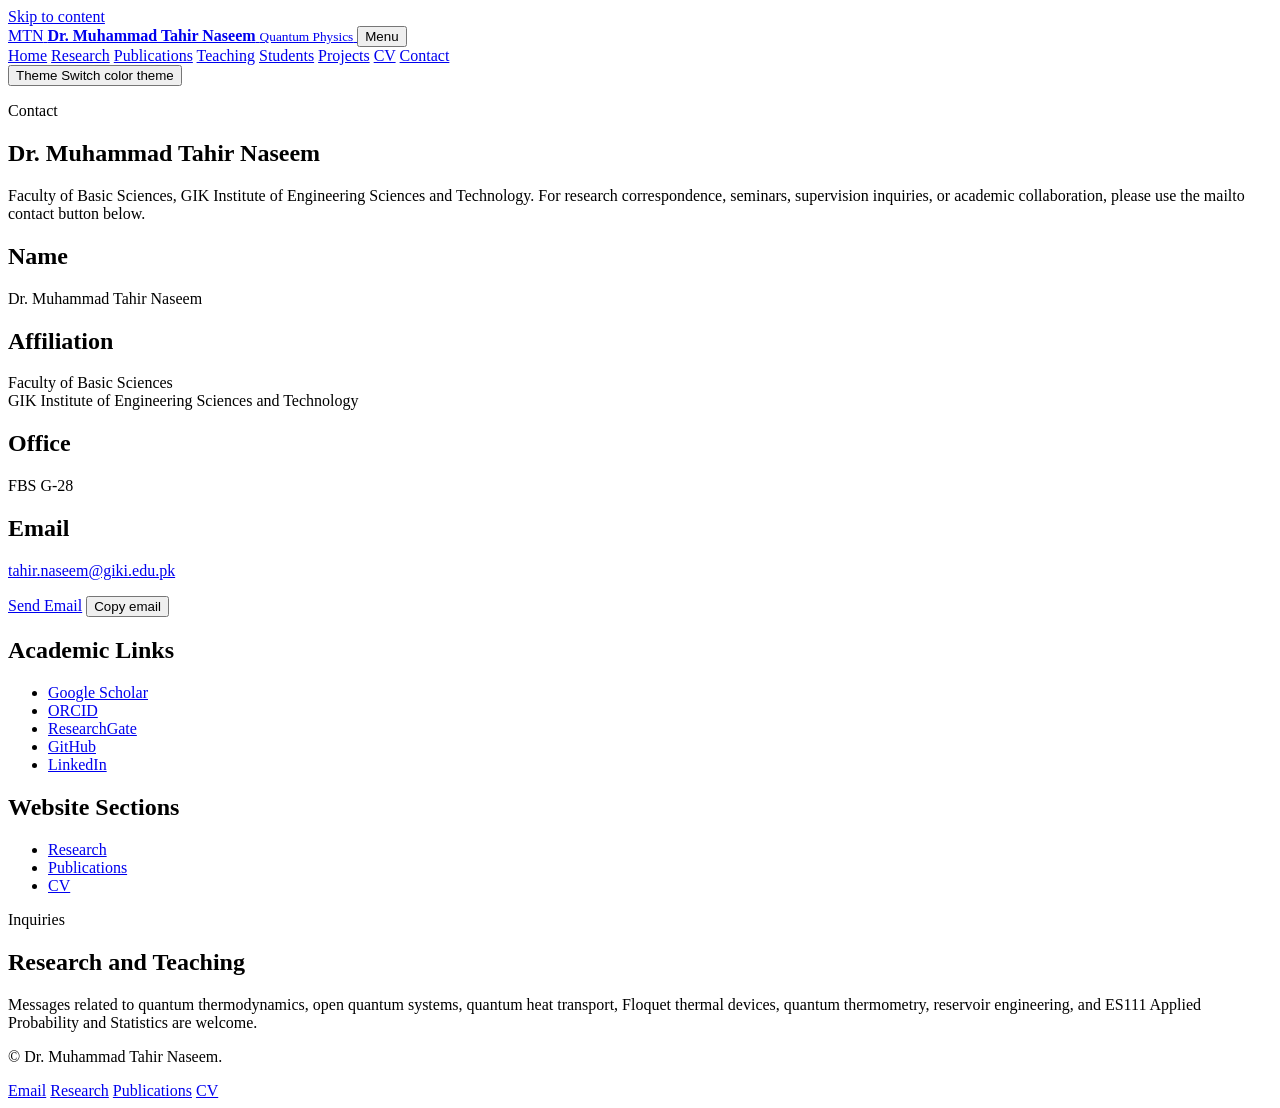
==== contact.html @ 57a3befc "Add files via upload" ====
<!doctype html>
<html lang="en">
  <head>
    <meta charset="utf-8">
    <meta name="viewport" content="width=device-width, initial-scale=1">
    <meta name="description" content="Contact information for Dr. Muhammad Tahir Naseem.">
    <title>Contact | Dr. Muhammad Tahir Naseem</title>
    <script src="assets/js/theme-init.js"></script>
    <link rel="stylesheet" href="assets/css/styles.css">
  </head>
  <body>
    <a class="skip-link" href="#main">Skip to content</a>
    <header class="site-header" data-site-header>
      <nav class="nav container" aria-label="Primary navigation">
        <a class="brand" href="index.html" aria-label="Home">
          <span class="brand-mark" aria-hidden="true">MTN</span>
          <span>
            <strong>Dr. Muhammad Tahir Naseem</strong>
            <small>Quantum Physics</small>
          </span>
        </a>
        <button class="nav-toggle" type="button" aria-expanded="false" aria-controls="nav-menu" data-nav-toggle>
          <span></span>
          <span></span>
          <span></span>
          <span class="sr-only">Menu</span>
        </button>
        <div class="nav-menu" id="nav-menu" data-nav-menu>
          <a href="index.html">Home</a>
          <a href="research.html">Research</a>
          <a href="publications.html">Publications</a>
          <a href="teaching.html">Teaching</a>
          <a href="students.html">Students</a>
          <a href="projects.html">Projects</a>
          <a href="cv.html">CV</a>
          <a href="contact.html">Contact</a>
        </div>
        <button class="theme-toggle" type="button" data-theme-toggle aria-label="Switch color theme" title="Switch color theme">
          <span data-theme-icon aria-hidden="true">Theme</span>
          <span class="sr-only" data-theme-label>Switch color theme</span>
        </button>
      </nav>
    </header>

    <main id="main">
      <section class="page-hero">
        <div class="container narrow">
          <p class="eyebrow">Contact</p>
          <h1>Dr. Muhammad Tahir Naseem</h1>
          <p class="lead">Faculty of Basic Sciences, GIK Institute of Engineering Sciences and Technology. For research correspondence, seminars, supervision inquiries, or academic collaboration, please use the mailto contact button below.</p>
        </div>
      </section>

      <section class="section">
        <div class="container contact-grid">
          <div class="contact-card">
            <h2>Name</h2>
            <p>Dr. Muhammad Tahir Naseem</p>
          </div>
          <div class="contact-card">
            <h2>Affiliation</h2>
            <p>Faculty of Basic Sciences<br>GIK Institute of Engineering Sciences and Technology</p>
          </div>
          <div class="contact-card">
            <h2>Office</h2>
            <p>FBS G-28</p>
          </div>
          <div class="contact-card">
            <h2>Email</h2>
            <p><a href="mailto:tahir.naseem@giki.edu.pk" data-email>tahir.naseem@giki.edu.pk</a></p>
            <a class="button" href="mailto:tahir.naseem@giki.edu.pk">Send Email</a>
            <button class="text-button" type="button" data-copy-email>Copy email</button>
          </div>
          <div class="contact-card">
            <h2>Academic Links</h2>
            <ul class="clean-list">
              <li><a href="https://scholar.google.com/" rel="noopener">Google Scholar</a></li>
              <li><a href="https://orcid.org/" rel="noopener">ORCID</a></li>
              <li><a href="https://www.researchgate.net/" rel="noopener">ResearchGate</a></li>
              <li><a href="https://github.com/" rel="noopener">GitHub</a></li>
              <li><a href="https://www.linkedin.com/" rel="noopener">LinkedIn</a></li>
            </ul>
          </div>
          <div class="contact-card">
            <h2>Website Sections</h2>
            <ul class="clean-list">
              <li><a href="research.html">Research</a></li>
              <li><a href="publications.html">Publications</a></li>
              <li><a href="cv.html">CV</a></li>
            </ul>
          </div>
        </div>
      </section>

      <section class="section muted">
        <div class="container two-column">
          <div>
            <p class="section-kicker">Inquiries</p>
            <h2>Research and Teaching</h2>
          </div>
          <div class="prose">
            <p>Messages related to quantum thermodynamics, open quantum systems, quantum heat transport, Floquet thermal devices, quantum thermometry, reservoir engineering, and ES111 Applied Probability and Statistics are welcome.</p>
          </div>
        </div>
      </section>
    </main>

    <footer class="site-footer">
      <div class="container footer-grid">
        <p>&copy; <span data-year></span> Dr. Muhammad Tahir Naseem.</p>
        <div class="footer-links">
          <a href="mailto:tahir.naseem@giki.edu.pk">Email</a>
          <a href="research.html">Research</a>
          <a href="publications.html">Publications</a>
          <a href="cv.html">CV</a>
        </div>
      </div>
    </footer>
    <script src="assets/js/main.js"></script>
  </body>
</html>
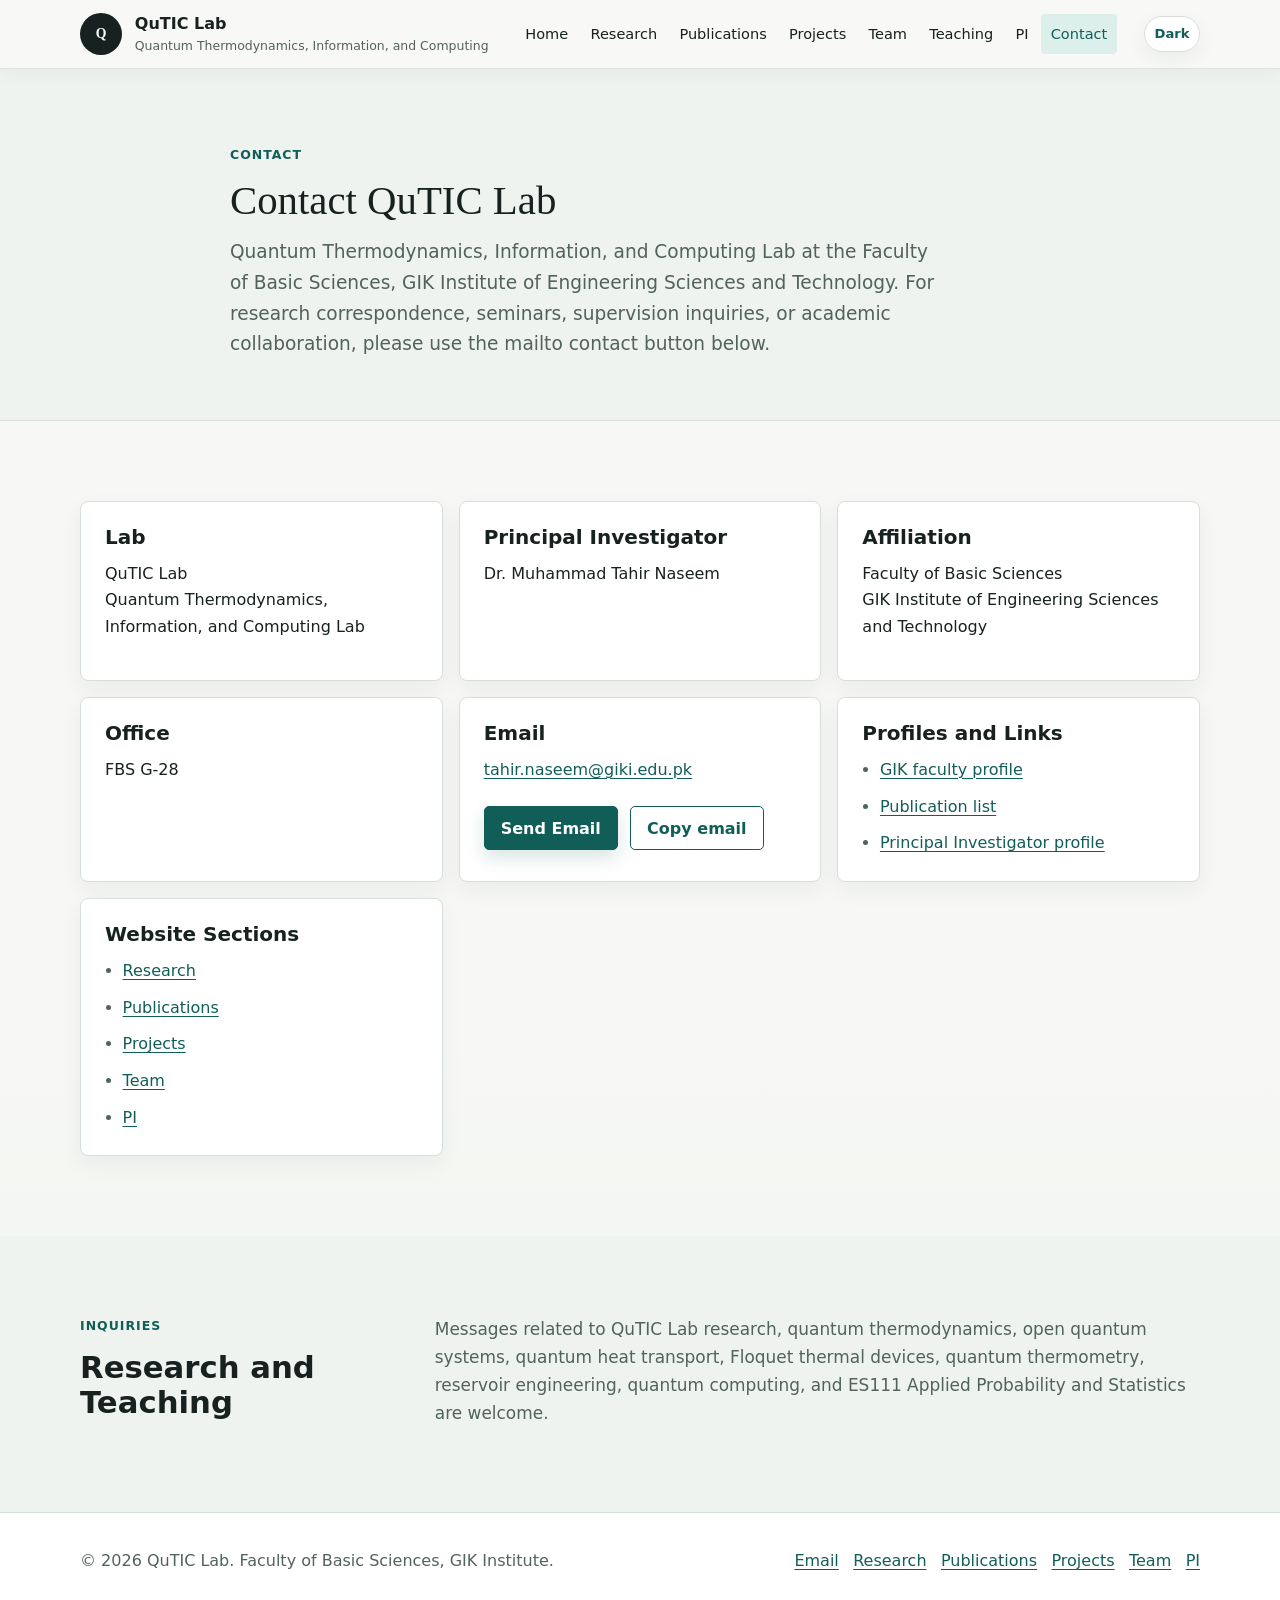
==== commit 73e7a7d0: "Add files via upload" ====
--- a/contact.html
+++ b/contact.html
@@ -3,8 +3,8 @@
   <head>
     <meta charset="utf-8">
     <meta name="viewport" content="width=device-width, initial-scale=1">
-    <meta name="description" content="Contact information for Dr. Muhammad Tahir Naseem.">
-    <title>Contact | Dr. Muhammad Tahir Naseem</title>
+    <meta name="description" content="Contact information for QuTIC Lab and Dr. Muhammad Tahir Naseem.">
+    <title>Contact | QuTIC Lab</title>
     <script src="assets/js/theme-init.js"></script>
     <link rel="stylesheet" href="assets/css/styles.css">
   </head>
@@ -13,10 +13,10 @@
     <header class="site-header" data-site-header>
       <nav class="nav container" aria-label="Primary navigation">
         <a class="brand" href="index.html" aria-label="Home">
-          <span class="brand-mark" aria-hidden="true">MTN</span>
+          <span class="brand-mark" aria-hidden="true">Q</span>
           <span>
-            <strong>Dr. Muhammad Tahir Naseem</strong>
-            <small>Quantum Physics</small>
+            <strong>QuTIC Lab</strong>
+            <small>Quantum Thermodynamics, Information, and Computing</small>
           </span>
         </a>
         <button class="nav-toggle" type="button" aria-expanded="false" aria-controls="nav-menu" data-nav-toggle>
@@ -29,10 +29,10 @@
           <a href="index.html">Home</a>
           <a href="research.html">Research</a>
           <a href="publications.html">Publications</a>
+          <a href="projects.html">Projects</a>
+          <a href="students.html">Team</a>
           <a href="teaching.html">Teaching</a>
-          <a href="students.html">Students</a>
-          <a href="projects.html">Projects</a>
-          <a href="cv.html">CV</a>
+          <a href="cv.html">PI</a>
           <a href="contact.html">Contact</a>
         </div>
         <button class="theme-toggle" type="button" data-theme-toggle aria-label="Switch color theme" title="Switch color theme">
@@ -46,15 +46,19 @@
       <section class="page-hero">
         <div class="container narrow">
           <p class="eyebrow">Contact</p>
-          <h1>Dr. Muhammad Tahir Naseem</h1>
-          <p class="lead">Faculty of Basic Sciences, GIK Institute of Engineering Sciences and Technology. For research correspondence, seminars, supervision inquiries, or academic collaboration, please use the mailto contact button below.</p>
+          <h1>Contact QuTIC Lab</h1>
+          <p class="lead">Quantum Thermodynamics, Information, and Computing Lab at the Faculty of Basic Sciences, GIK Institute of Engineering Sciences and Technology. For research correspondence, seminars, supervision inquiries, or academic collaboration, please use the mailto contact button below.</p>
         </div>
       </section>
 
       <section class="section">
         <div class="container contact-grid">
           <div class="contact-card">
-            <h2>Name</h2>
+            <h2>Lab</h2>
+            <p>QuTIC Lab<br>Quantum Thermodynamics, Information, and Computing Lab</p>
+          </div>
+          <div class="contact-card">
+            <h2>Principal Investigator</h2>
             <p>Dr. Muhammad Tahir Naseem</p>
           </div>
           <div class="contact-card">
@@ -72,13 +76,11 @@
             <button class="text-button" type="button" data-copy-email>Copy email</button>
           </div>
           <div class="contact-card">
-            <h2>Academic Links</h2>
+            <h2>Profiles and Links</h2>
             <ul class="clean-list">
-              <li><a href="https://scholar.google.com/" rel="noopener">Google Scholar</a></li>
-              <li><a href="https://orcid.org/" rel="noopener">ORCID</a></li>
-              <li><a href="https://www.researchgate.net/" rel="noopener">ResearchGate</a></li>
-              <li><a href="https://github.com/" rel="noopener">GitHub</a></li>
-              <li><a href="https://www.linkedin.com/" rel="noopener">LinkedIn</a></li>
+              <li><a href="https://giki.edu.pk/fes/es-faculty-profile/" rel="noopener">GIK faculty profile</a></li>
+              <li><a href="publications.html">Publication list</a></li>
+              <li><a href="cv.html">Principal Investigator profile</a></li>
             </ul>
           </div>
           <div class="contact-card">
@@ -86,7 +88,9 @@
             <ul class="clean-list">
               <li><a href="research.html">Research</a></li>
               <li><a href="publications.html">Publications</a></li>
-              <li><a href="cv.html">CV</a></li>
+              <li><a href="projects.html">Projects</a></li>
+              <li><a href="students.html">Team</a></li>
+              <li><a href="cv.html">PI</a></li>
             </ul>
           </div>
         </div>
@@ -99,7 +103,7 @@
             <h2>Research and Teaching</h2>
           </div>
           <div class="prose">
-            <p>Messages related to quantum thermodynamics, open quantum systems, quantum heat transport, Floquet thermal devices, quantum thermometry, reservoir engineering, and ES111 Applied Probability and Statistics are welcome.</p>
+            <p>Messages related to QuTIC Lab research, quantum thermodynamics, open quantum systems, quantum heat transport, Floquet thermal devices, quantum thermometry, reservoir engineering, quantum computing, and ES111 Applied Probability and Statistics are welcome.</p>
           </div>
         </div>
       </section>
@@ -107,12 +111,14 @@
 
     <footer class="site-footer">
       <div class="container footer-grid">
-        <p>&copy; <span data-year></span> Dr. Muhammad Tahir Naseem.</p>
+        <p>&copy; <span data-year></span> QuTIC Lab. Faculty of Basic Sciences, GIK Institute.</p>
         <div class="footer-links">
           <a href="mailto:tahir.naseem@giki.edu.pk">Email</a>
           <a href="research.html">Research</a>
           <a href="publications.html">Publications</a>
-          <a href="cv.html">CV</a>
+          <a href="projects.html">Projects</a>
+          <a href="students.html">Team</a>
+          <a href="cv.html">PI</a>
         </div>
       </div>
     </footer>
--- a/assets/css/styles.css
+++ b/assets/css/styles.css
@@ -0,0 +1,1417 @@
+:root {
+  --bg: #f7f8f5;
+  --surface: #ffffff;
+  --surface-soft: #eef3ef;
+  --ink: #17211f;
+  --muted: #52625d;
+  --line: #d7dfdb;
+  --accent: #0f766e;
+  --accent-dark: #115e59;
+  --accent-soft: #dcefeb;
+  --gold: #b5892f;
+  --header-bg: rgba(248, 249, 247, 0.94);
+  --header-border: rgba(217, 224, 220, 0.8);
+  --hero-overlay-start: rgba(248, 249, 247, 0.96);
+  --hero-overlay-end: rgba(248, 249, 247, 0.72);
+  --button-text: #ffffff;
+  --brand-mark-bg: #17211f;
+  --brand-mark-text: #ffffff;
+  --skip-bg: #17211f;
+  --skip-text: #ffffff;
+  --callout-bg: #17211f;
+  --callout-text: #ffffff;
+  --callout-muted: rgba(255, 255, 255, 0.78);
+  --hover-border: rgba(17, 94, 89, 0.32);
+  --focus-ring: rgba(15, 118, 110, 0.28);
+  --shadow: 0 18px 44px rgba(23, 33, 31, 0.08);
+  --card-shadow: 0 8px 22px rgba(23, 33, 31, 0.055);
+  --card-shadow-hover: 0 14px 30px rgba(23, 33, 31, 0.09);
+  --max: 1120px;
+  color-scheme: light;
+}
+
+@media (prefers-color-scheme: dark) {
+  :root:not([data-theme="light"]) {
+    --bg: #0f1413;
+    --surface: #151d1b;
+    --surface-soft: #1d2926;
+    --ink: #eef7f3;
+    --muted: #b8c9c4;
+    --line: #30413d;
+    --accent: #6ee7d8;
+    --accent-dark: #78ddd2;
+    --accent-soft: #173d38;
+    --gold: #d6ad4d;
+    --header-bg: rgba(15, 20, 19, 0.94);
+    --header-border: rgba(48, 65, 61, 0.9);
+    --hero-overlay-start: rgba(15, 20, 19, 0.98);
+    --hero-overlay-end: rgba(15, 20, 19, 0.78);
+    --button-text: #061412;
+    --brand-mark-bg: #78ddd2;
+    --brand-mark-text: #061412;
+    --skip-bg: #eef7f3;
+    --skip-text: #061412;
+    --callout-bg: #dcefeb;
+    --callout-text: #061412;
+    --callout-muted: rgba(6, 20, 18, 0.72);
+    --hover-border: rgba(120, 221, 210, 0.42);
+    --focus-ring: rgba(110, 231, 216, 0.3);
+    --shadow: 0 18px 45px rgba(0, 0, 0, 0.32);
+    --card-shadow: 0 8px 24px rgba(0, 0, 0, 0.22);
+    --card-shadow-hover: 0 14px 34px rgba(0, 0, 0, 0.34);
+    color-scheme: dark;
+  }
+}
+
+:root[data-theme="dark"] {
+  --bg: #0f1413;
+  --surface: #151d1b;
+  --surface-soft: #1d2926;
+  --ink: #eef7f3;
+  --muted: #b8c9c4;
+  --line: #30413d;
+  --accent: #6ee7d8;
+  --accent-dark: #78ddd2;
+  --accent-soft: #173d38;
+  --gold: #d6ad4d;
+  --header-bg: rgba(15, 20, 19, 0.94);
+  --header-border: rgba(48, 65, 61, 0.9);
+  --hero-overlay-start: rgba(15, 20, 19, 0.98);
+  --hero-overlay-end: rgba(15, 20, 19, 0.78);
+  --button-text: #061412;
+  --brand-mark-bg: #78ddd2;
+  --brand-mark-text: #061412;
+  --skip-bg: #eef7f3;
+  --skip-text: #061412;
+  --callout-bg: #dcefeb;
+  --callout-text: #061412;
+  --callout-muted: rgba(6, 20, 18, 0.72);
+  --hover-border: rgba(120, 221, 210, 0.42);
+  --focus-ring: rgba(110, 231, 216, 0.3);
+  --shadow: 0 18px 45px rgba(0, 0, 0, 0.32);
+  --card-shadow: 0 8px 24px rgba(0, 0, 0, 0.22);
+  --card-shadow-hover: 0 14px 34px rgba(0, 0, 0, 0.34);
+  color-scheme: dark;
+}
+
+:root[data-theme="light"] {
+  color-scheme: light;
+}
+
+* {
+  box-sizing: border-box;
+}
+
+html {
+  scroll-behavior: smooth;
+  scroll-padding-top: 96px;
+}
+
+body {
+  margin: 0;
+  font-family: Inter, ui-sans-serif, system-ui, -apple-system, BlinkMacSystemFont, "Segoe UI", sans-serif;
+  color: var(--ink);
+  background:
+    linear-gradient(180deg, var(--bg) 0, var(--bg) 65%, var(--surface-soft) 100%);
+  line-height: 1.65;
+  text-rendering: optimizeLegibility;
+  -webkit-font-smoothing: antialiased;
+}
+
+img {
+  display: block;
+  max-width: 100%;
+}
+
+a {
+  color: var(--accent-dark);
+  text-decoration-thickness: 0.08em;
+  text-underline-offset: 0.2em;
+}
+
+a:hover {
+  color: var(--accent);
+}
+
+:focus-visible {
+  outline: 3px solid var(--focus-ring);
+  outline-offset: 3px;
+}
+
+h1,
+h2,
+h3 {
+  line-height: 1.15;
+  margin: 0 0 0.75rem;
+  letter-spacing: 0;
+}
+
+h1 {
+  font-family: Georgia, "Times New Roman", serif;
+  font-size: clamp(2rem, 4vw, 3.05rem);
+  font-weight: 500;
+}
+
+h2 {
+  font-size: clamp(1.45rem, 2.4vw, 2.05rem);
+}
+
+h3 {
+  font-size: 1.1rem;
+}
+
+p {
+  margin: 0 0 1rem;
+}
+
+p:last-child {
+  margin-bottom: 0;
+}
+
+.container {
+  width: min(100% - 2rem, var(--max));
+  margin-inline: auto;
+}
+
+.narrow {
+  width: min(100% - 2rem, 820px);
+}
+
+.skip-link {
+  position: absolute;
+  left: 1rem;
+  top: -100px;
+  z-index: 20;
+  padding: 0.75rem 1rem;
+  background: var(--skip-bg);
+  color: var(--skip-text);
+  border-radius: 4px;
+}
+
+.skip-link:focus {
+  top: 1rem;
+}
+
+.sr-only {
+  position: absolute;
+  width: 1px;
+  height: 1px;
+  padding: 0;
+  margin: -1px;
+  overflow: hidden;
+  clip: rect(0, 0, 0, 0);
+  white-space: nowrap;
+  border: 0;
+}
+
+.site-header {
+  position: sticky;
+  top: 0;
+  z-index: 10;
+  background: var(--header-bg);
+  backdrop-filter: blur(16px);
+  border-bottom: 1px solid var(--header-border);
+  box-shadow: 0 4px 18px rgba(23, 33, 31, 0.04);
+}
+
+.nav {
+  min-height: 68px;
+  display: flex;
+  align-items: center;
+  justify-content: space-between;
+  gap: 1rem;
+}
+
+.brand {
+  display: inline-flex;
+  align-items: center;
+  gap: 0.8rem;
+  color: var(--ink);
+  text-decoration: none;
+  min-width: 0;
+}
+
+.brand-mark {
+  display: grid;
+  place-items: center;
+  flex: 0 0 42px;
+  width: 42px;
+  height: 42px;
+  border-radius: 50%;
+  background: var(--brand-mark-bg);
+  color: var(--brand-mark-text);
+  font-family: Georgia, "Times New Roman", serif;
+  font-weight: 700;
+  font-size: 0.86rem;
+}
+
+.brand strong {
+  display: block;
+  max-width: min(46vw, 330px);
+  overflow: hidden;
+  text-overflow: ellipsis;
+  white-space: nowrap;
+}
+
+.brand > span:last-child {
+  min-width: 0;
+}
+
+.brand small {
+  display: block;
+  color: var(--muted);
+  font-size: 0.78rem;
+  margin-top: -0.1rem;
+}
+
+.nav-menu {
+  display: flex;
+  align-items: center;
+  justify-content: flex-end;
+  gap: 0.15rem;
+  flex-wrap: wrap;
+}
+
+.nav-menu a {
+  color: var(--ink);
+  text-decoration: none;
+  padding: 0.5rem 0.62rem;
+  border-radius: 4px;
+  font-size: 0.91rem;
+  transition: background-color 160ms ease, color 160ms ease;
+}
+
+.nav-menu a:hover,
+.nav-menu a.active {
+  background: var(--accent-soft);
+  color: var(--accent-dark);
+}
+
+.theme-toggle {
+  order: 3;
+  display: inline-flex;
+  align-items: center;
+  justify-content: center;
+  min-width: 56px;
+  min-height: 36px;
+  border: 1px solid var(--line);
+  border-radius: 999px;
+  background: var(--surface);
+  color: var(--accent-dark);
+  font: inherit;
+  font-size: 0.82rem;
+  font-weight: 800;
+  cursor: pointer;
+  box-shadow: var(--card-shadow);
+  transition: background-color 160ms ease, border-color 160ms ease, color 160ms ease, box-shadow 160ms ease;
+}
+
+.theme-toggle:hover {
+  border-color: var(--hover-border);
+  background: var(--accent-soft);
+}
+
+.nav-toggle {
+  order: 4;
+  display: none;
+  width: 44px;
+  height: 44px;
+  border: 1px solid var(--line);
+  background: var(--surface);
+  border-radius: 6px;
+  padding: 0.65rem;
+}
+
+.nav-toggle span:not(.sr-only) {
+  display: block;
+  width: 100%;
+  height: 2px;
+  margin: 5px 0;
+  background: var(--ink);
+}
+
+.hero {
+  padding: clamp(4rem, 8vw, 6rem) 0 clamp(3.5rem, 6vw, 5rem);
+  background:
+    linear-gradient(90deg, var(--hero-overlay-start), var(--hero-overlay-end)),
+    radial-gradient(circle at 85% 20%, rgba(15, 118, 110, 0.16), transparent 34%);
+}
+
+.academic-hero {
+  border-bottom: 1px solid var(--line);
+}
+
+.hero-grid {
+  display: grid;
+  grid-template-columns: minmax(0, 1fr) minmax(320px, 0.72fr);
+  gap: clamp(2rem, 5vw, 4.5rem);
+  align-items: center;
+}
+
+.hero-copy {
+  max-width: 760px;
+}
+
+.hero-tags {
+  display: flex;
+  flex-wrap: wrap;
+  gap: 0.55rem;
+  list-style: none;
+  padding: 0;
+  margin: 1.5rem 0 0;
+}
+
+.hero-tags li {
+  border: 1px solid var(--line);
+  border-radius: 999px;
+  background: var(--surface-soft);
+  color: var(--accent-dark);
+  font-size: 0.86rem;
+  font-weight: 780;
+  padding: 0.36rem 0.75rem;
+}
+
+.hero-visual {
+  border: 1px solid var(--line);
+  background: var(--surface);
+  box-shadow: var(--shadow);
+  overflow: hidden;
+  border-radius: 8px;
+}
+
+.hero-visual img {
+  width: 100%;
+  aspect-ratio: 1 / 1;
+  object-fit: cover;
+}
+
+.profile-panel {
+  background: var(--surface);
+  border: 1px solid var(--line);
+  border-radius: 8px;
+  box-shadow: var(--shadow);
+  overflow: hidden;
+}
+
+.profile-visual {
+  background: var(--surface-soft);
+  border-bottom: 1px solid var(--line);
+}
+
+.profile-visual img {
+  width: 100%;
+  aspect-ratio: 16 / 10;
+  object-fit: cover;
+}
+
+.profile-details {
+  padding: clamp(1.1rem, 2.5vw, 1.5rem);
+}
+
+.profile-label {
+  color: var(--accent-dark);
+  font-size: 0.76rem;
+  font-weight: 800;
+  letter-spacing: 0.08em;
+  text-transform: uppercase;
+  margin-bottom: 0.5rem;
+}
+
+.profile-details h2 {
+  font-size: 1.18rem;
+  margin-bottom: 1rem;
+}
+
+.profile-list {
+  display: grid;
+  gap: 0.8rem;
+  margin: 0;
+}
+
+.profile-list div {
+  border-top: 1px solid var(--line);
+  padding-top: 0.75rem;
+}
+
+.profile-list dt {
+  color: var(--muted);
+  font-size: 0.78rem;
+  font-weight: 800;
+  text-transform: uppercase;
+}
+
+.profile-list dd {
+  margin: 0.15rem 0 0;
+  color: var(--ink);
+}
+
+.eyebrow,
+.section-kicker {
+  color: var(--accent-dark);
+  font-size: 0.78rem;
+  font-weight: 750;
+  letter-spacing: 0.08em;
+  text-transform: uppercase;
+  margin-bottom: 0.8rem;
+}
+
+.lead {
+  color: var(--muted);
+  font-size: clamp(1.02rem, 1.8vw, 1.16rem);
+  max-width: 720px;
+}
+
+.hero-actions {
+  display: flex;
+  flex-wrap: wrap;
+  gap: 0.8rem;
+  margin-top: 2rem;
+}
+
+.button,
+.filter-button,
+.text-button {
+  display: inline-flex;
+  align-items: center;
+  justify-content: center;
+  min-height: 44px;
+  border: 1px solid var(--accent-dark);
+  border-radius: 5px;
+  padding: 0.65rem 1rem;
+  font: inherit;
+  font-weight: 700;
+  line-height: 1.1;
+  cursor: pointer;
+  transition: background-color 160ms ease, border-color 160ms ease, color 160ms ease, transform 160ms ease, box-shadow 160ms ease;
+}
+
+.button {
+  background: var(--accent-dark);
+  color: var(--button-text);
+  text-decoration: none;
+  box-shadow: 0 8px 18px rgba(17, 94, 89, 0.16);
+}
+
+.button:hover {
+  background: var(--accent);
+  color: var(--button-text);
+  transform: translateY(-1px);
+}
+
+.button.secondary {
+  background: transparent;
+  color: var(--accent-dark);
+}
+
+.button.quiet {
+  background: var(--surface);
+  color: var(--accent-dark);
+  box-shadow: none;
+}
+
+.button.quiet:hover {
+  background: var(--accent-soft);
+  color: var(--accent-dark);
+}
+
+.section {
+  padding: clamp(3.5rem, 7vw, 5rem) 0;
+}
+
+.muted {
+  background: var(--surface-soft);
+}
+
+.two-column,
+.news-layout,
+.split-list {
+  display: grid;
+  grid-template-columns: minmax(190px, 0.38fr) minmax(0, 1fr);
+  gap: clamp(2rem, 5vw, 4rem);
+}
+
+.prose {
+  color: var(--muted);
+  font-size: 1.06rem;
+}
+
+.section-heading {
+  max-width: 720px;
+  margin-bottom: clamp(1.3rem, 3vw, 2rem);
+}
+
+.feature-grid,
+.course-grid,
+.people-grid,
+.project-grid,
+.contact-grid,
+.research-theme-grid {
+  display: grid;
+  grid-template-columns: repeat(3, minmax(0, 1fr));
+  gap: 1rem;
+}
+
+.feature-card,
+.course-card,
+.person-card,
+.project-card,
+.contact-card,
+.theme-card {
+  background: var(--surface);
+  border: 1px solid var(--line);
+  border-radius: 8px;
+  padding: clamp(1.15rem, 2.4vw, 1.5rem);
+  min-width: 0;
+  box-shadow: var(--card-shadow);
+}
+
+.elevated-grid .feature-card {
+  min-height: 190px;
+}
+
+.feature-card,
+.course-card,
+.person-card,
+.project-card,
+.contact-card,
+.theme-card,
+.publication-card,
+.resource-card,
+.download-card,
+.weekly-list article {
+  transition: border-color 160ms ease, box-shadow 160ms ease, transform 160ms ease;
+}
+
+.feature-card:hover,
+.course-card:hover,
+.person-card:hover,
+.project-card:hover,
+.contact-card:hover,
+.theme-card:hover,
+.publication-card:hover,
+.resource-card:hover,
+.download-card:hover,
+.weekly-list article:hover {
+  border-color: var(--hover-border);
+  box-shadow: var(--card-shadow-hover);
+  transform: translateY(-2px);
+}
+
+.course-card h2,
+.project-card h2,
+.contact-card h2 {
+  font-size: 1.25rem;
+}
+
+.contact-card .button,
+.contact-card .text-button {
+  margin-top: 0.45rem;
+  margin-right: 0.45rem;
+}
+
+.academic-split {
+  display: grid;
+  grid-template-columns: repeat(3, minmax(0, 1fr));
+  gap: 1.2rem;
+}
+
+.highlight-panel {
+  background: var(--surface);
+  border: 1px solid var(--line);
+  border-radius: 8px;
+  box-shadow: var(--card-shadow);
+  padding: clamp(1.3rem, 3vw, 1.8rem);
+}
+
+.highlight-panel h2 {
+  font-size: clamp(1.35rem, 2.2vw, 1.8rem);
+}
+
+.highlight-panel p {
+  color: var(--muted);
+}
+
+.text-link {
+  display: inline-flex;
+  align-items: center;
+  margin-top: 0.5rem;
+  color: var(--accent-dark);
+  font-weight: 800;
+  text-decoration: none;
+}
+
+.text-link::after {
+  content: ">";
+  margin-left: 0.4rem;
+}
+
+.academic-link-grid {
+  display: grid;
+  grid-template-columns: repeat(3, minmax(0, 1fr));
+  gap: 0.85rem;
+}
+
+.academic-link-card {
+  display: grid;
+  gap: 0.25rem;
+  min-height: 116px;
+  align-content: center;
+  background: var(--surface);
+  border: 1px solid var(--line);
+  border-radius: 8px;
+  color: var(--ink);
+  text-decoration: none;
+  padding: 1rem;
+  box-shadow: var(--card-shadow);
+  transition: border-color 160ms ease, box-shadow 160ms ease, transform 160ms ease;
+}
+
+.academic-link-card:hover {
+  border-color: var(--hover-border);
+  box-shadow: var(--card-shadow-hover);
+  color: var(--ink);
+  transform: translateY(-2px);
+}
+
+.academic-link-card span {
+  color: var(--accent-dark);
+  font-size: 0.88rem;
+  font-weight: 850;
+}
+
+.academic-link-card strong {
+  color: var(--muted);
+  font-size: 0.92rem;
+}
+
+.project-detail-grid {
+  display: grid;
+  grid-template-columns: repeat(2, minmax(0, 1fr));
+  gap: 1.2rem;
+}
+
+.project-detail-card {
+  display: flex;
+  flex-direction: column;
+  gap: 0.8rem;
+}
+
+.project-detail-card p {
+  color: var(--muted);
+  margin-bottom: 0;
+}
+
+.project-detail-card .project-status {
+  color: var(--accent-dark);
+}
+
+.project-meta {
+  border-top: 1px solid var(--line);
+  padding-top: 0.75rem;
+}
+
+.project-meta h3 {
+  font-size: 0.95rem;
+  margin-bottom: 0.3rem;
+}
+
+.course-info-grid,
+.resource-grid,
+.download-grid {
+  display: grid;
+  grid-template-columns: repeat(3, minmax(0, 1fr));
+  gap: 1rem;
+}
+
+.weekly-list {
+  display: grid;
+  gap: 0.75rem;
+}
+
+.weekly-list article {
+  display: grid;
+  grid-template-columns: 110px minmax(0, 1fr);
+  gap: 1rem;
+  align-items: start;
+  background: var(--surface);
+  border: 1px solid var(--line);
+  border-radius: 8px;
+  padding: 1rem;
+  box-shadow: var(--card-shadow);
+}
+
+.weekly-list span {
+  color: var(--accent-dark);
+  font-weight: 850;
+}
+
+.weekly-list p,
+.note {
+  color: var(--muted);
+  margin-bottom: 0;
+}
+
+.assessment-table {
+  background: var(--surface);
+  border: 1px solid var(--line);
+  border-radius: 8px;
+  overflow: hidden;
+  box-shadow: var(--card-shadow);
+}
+
+.assessment-table div {
+  display: flex;
+  align-items: center;
+  justify-content: space-between;
+  gap: 1rem;
+  padding: 0.9rem 1rem;
+  border-bottom: 1px solid var(--line);
+}
+
+.assessment-table div:last-child {
+  border-bottom: 0;
+}
+
+.assessment-table strong {
+  color: var(--accent-dark);
+  font-size: 1.05rem;
+}
+
+.note {
+  margin-top: 1rem;
+}
+
+.resource-card,
+.download-card {
+  background: var(--surface);
+  border: 1px solid var(--line);
+  border-radius: 8px;
+  padding: 1.25rem;
+  box-shadow: var(--card-shadow);
+}
+
+.resource-card p {
+  color: var(--muted);
+  margin-bottom: 0;
+}
+
+.download-card {
+  display: grid;
+  gap: 0.35rem;
+  text-decoration: none;
+  color: var(--ink);
+}
+
+.download-card:hover {
+  border-color: var(--accent-dark);
+  color: var(--ink);
+}
+
+.download-card span {
+  color: var(--muted);
+}
+
+.research-theme-grid {
+  grid-template-columns: repeat(2, minmax(0, 1fr));
+  gap: 1.2rem;
+}
+
+.theme-card {
+  display: flex;
+  flex-direction: column;
+  gap: 0.8rem;
+}
+
+.theme-card h2 {
+  font-size: 1.35rem;
+  margin-bottom: 0;
+}
+
+.theme-card p {
+  color: var(--muted);
+  margin-bottom: 0;
+}
+
+.theme-meta {
+  border-top: 1px solid var(--line);
+  padding-top: 0.9rem;
+  margin-top: auto;
+}
+
+.theme-meta h3 {
+  color: var(--ink);
+  font-size: 0.95rem;
+  margin-bottom: 0.35rem;
+}
+
+.icon-dot {
+  display: block;
+  width: 14px;
+  height: 14px;
+  border-radius: 50%;
+  background: var(--gold);
+  margin-bottom: 1rem;
+}
+
+.timeline {
+  display: grid;
+  gap: 1rem;
+}
+
+.timeline article,
+.research-item,
+.cv-section {
+  border-top: 1px solid var(--line);
+  padding-top: 1.2rem;
+}
+
+.timeline time,
+.pub-year,
+.term,
+.project-status,
+.cv-item time {
+  color: var(--accent-dark);
+  font-weight: 800;
+  font-size: 0.9rem;
+}
+
+.page-hero {
+  padding: clamp(3.5rem, 7vw, 4.75rem) 0 clamp(2.75rem, 5vw, 3.75rem);
+  background: var(--surface-soft);
+  border-bottom: 1px solid var(--line);
+}
+
+.page-hero h1 {
+  font-size: clamp(1.85rem, 3.2vw, 2.55rem);
+}
+
+.research-list {
+  display: grid;
+  gap: 2rem;
+}
+
+.research-item p {
+  color: var(--muted);
+  max-width: 820px;
+}
+
+.tag-list {
+  display: flex;
+  flex-wrap: wrap;
+  gap: 0.5rem;
+  list-style: none;
+  padding: 0;
+  margin: 1rem 0 0;
+}
+
+.tag-list li {
+  background: var(--surface-soft);
+  border: 1px solid var(--line);
+  border-radius: 999px;
+  color: var(--accent-dark);
+  font-size: 0.85rem;
+  font-weight: 700;
+  padding: 0.25rem 0.65rem;
+}
+
+.toolbar {
+  display: flex;
+  flex-wrap: wrap;
+  gap: 0.6rem;
+  margin-bottom: 1.4rem;
+}
+
+.publication-controls {
+  display: grid;
+  grid-template-columns: minmax(240px, 1.4fr) minmax(220px, 1fr) minmax(160px, 0.55fr);
+  gap: 0.9rem;
+  align-items: end;
+  margin-bottom: 1rem;
+}
+
+.field {
+  display: grid;
+  gap: 0.35rem;
+  color: var(--ink);
+  font-weight: 750;
+}
+
+.field span {
+  font-size: 0.86rem;
+}
+
+.field input,
+.field select {
+  width: 100%;
+  min-height: 46px;
+  border: 1px solid var(--line);
+  border-radius: 6px;
+  background: var(--surface);
+  color: var(--ink);
+  font: inherit;
+  padding: 0.65rem 0.75rem;
+}
+
+.field input:focus-visible,
+.field select:focus-visible {
+  outline: 3px solid var(--focus-ring);
+  border-color: var(--accent-dark);
+}
+
+.publication-summary {
+  color: var(--muted);
+  font-weight: 700;
+  margin: 0.4rem 0 1.2rem;
+}
+
+.publication-card-list {
+  display: grid;
+  gap: 1rem;
+}
+
+.publication-card {
+  background: var(--surface);
+  border: 1px solid var(--line);
+  border-radius: 8px;
+  padding: 1.35rem;
+  box-shadow: var(--card-shadow);
+}
+
+.publication-card h2 {
+  font-size: 1.35rem;
+  margin-bottom: 0.6rem;
+}
+
+.publication-card p {
+  margin-bottom: 0.45rem;
+}
+
+.publication-card-meta {
+  display: flex;
+  flex-wrap: wrap;
+  align-items: center;
+  gap: 0.65rem;
+  margin-bottom: 0.7rem;
+}
+
+.publication-category {
+  background: var(--surface-soft);
+  border: 1px solid var(--line);
+  border-radius: 999px;
+  color: var(--accent-dark);
+  font-size: 0.8rem;
+  font-weight: 800;
+  padding: 0.2rem 0.6rem;
+}
+
+.publication-authors,
+.publication-journal,
+.empty-state {
+  color: var(--muted);
+}
+
+.filter-button,
+.text-button {
+  background: var(--surface);
+  color: var(--accent-dark);
+}
+
+.filter-button.active,
+.filter-button:hover,
+.text-button:hover {
+  background: var(--accent-dark);
+  color: var(--button-text);
+}
+
+.publication-list {
+  list-style: none;
+  padding: 0;
+  margin: 0;
+  display: grid;
+  gap: 1rem;
+}
+
+.publication-list li {
+  background: var(--surface);
+  border: 1px solid var(--line);
+  border-radius: 8px;
+  padding: 1.4rem;
+}
+
+.publication-list li.hidden {
+  display: none;
+}
+
+.publication-list h2 {
+  font-size: 1.35rem;
+}
+
+.pub-links,
+.footer-links {
+  display: flex;
+  flex-wrap: wrap;
+  gap: 0.9rem;
+}
+
+.people-section {
+  display: grid;
+  gap: 1rem;
+}
+
+.person-card span {
+  color: var(--muted);
+  font-size: 0.9rem;
+}
+
+.featured-person {
+  grid-column: span 2;
+}
+
+.clean-list {
+  margin: 0;
+  padding-left: 1.1rem;
+  color: var(--muted);
+}
+
+.clean-list li + li {
+  margin-top: 0.65rem;
+}
+
+.callout {
+  background: var(--callout-bg);
+  color: var(--callout-text);
+  border-radius: 8px;
+  padding: clamp(1.5rem, 4vw, 2.5rem);
+  box-shadow: var(--card-shadow);
+}
+
+.callout p {
+  color: var(--callout-muted);
+  max-width: 800px;
+}
+
+.callout .button {
+  background: var(--surface);
+  color: var(--ink);
+  border-color: var(--surface);
+  margin-top: 0.6rem;
+}
+
+.cv {
+  display: grid;
+  gap: 2rem;
+}
+
+.cv-summary {
+  color: var(--muted);
+  max-width: 860px;
+  font-size: 1.05rem;
+}
+
+.cv-item {
+  display: grid;
+  grid-template-columns: 140px minmax(0, 1fr);
+  gap: 1rem;
+  padding: 1rem 0;
+  border-bottom: 1px solid var(--line);
+}
+
+.cv-publications {
+  margin: 0 0 1rem;
+  padding-left: 1.25rem;
+  color: var(--muted);
+}
+
+.cv-publications li + li {
+  margin-top: 0.75rem;
+}
+
+.contact-card {
+  min-height: 180px;
+}
+
+.site-footer {
+  padding: 2.2rem 0;
+  border-top: 1px solid var(--line);
+  background: var(--surface);
+  color: var(--muted);
+}
+
+.footer-grid {
+  display: flex;
+  align-items: center;
+  justify-content: space-between;
+  gap: 1rem;
+  flex-wrap: wrap;
+}
+
+.footer-grid p {
+  margin: 0;
+}
+
+@media (prefers-reduced-motion: reduce) {
+  *,
+  *::before,
+  *::after {
+    scroll-behavior: auto !important;
+    transition-duration: 0.01ms !important;
+    animation-duration: 0.01ms !important;
+    animation-iteration-count: 1 !important;
+  }
+}
+
+@media (max-width: 920px) {
+  .nav-toggle {
+    display: block;
+  }
+
+  .nav-menu {
+    position: absolute;
+    inset: 68px 1rem auto 1rem;
+    display: none;
+    flex-direction: column;
+    align-items: stretch;
+    background: var(--surface);
+    border: 1px solid var(--line);
+    border-radius: 8px;
+    box-shadow: var(--shadow);
+    padding: 0.6rem;
+  }
+
+  .nav-menu.open {
+    display: flex;
+  }
+
+  .nav-menu a {
+    padding: 0.8rem 0.85rem;
+  }
+
+  .hero-grid,
+  .two-column,
+  .news-layout,
+  .split-list,
+  .academic-split {
+    grid-template-columns: 1fr;
+  }
+
+  .profile-panel {
+    max-width: 620px;
+  }
+
+  .feature-grid,
+  .course-info-grid,
+  .course-grid,
+  .resource-grid,
+  .download-grid,
+  .people-grid,
+  .project-grid,
+  .contact-grid,
+  .research-theme-grid {
+    grid-template-columns: repeat(2, minmax(0, 1fr));
+  }
+
+  .featured-person {
+    grid-column: span 2;
+  }
+
+  .publication-controls {
+    grid-template-columns: 1fr;
+  }
+
+  .project-detail-grid {
+    grid-template-columns: 1fr;
+  }
+
+  .academic-link-grid {
+    grid-template-columns: repeat(2, minmax(0, 1fr));
+  }
+}
+
+@media (max-width: 640px) {
+  .container,
+  .narrow {
+    width: min(100% - 1.25rem, var(--max));
+  }
+
+  .nav {
+    min-height: 68px;
+    gap: 0.55rem;
+  }
+
+  .brand {
+    gap: 0.6rem;
+  }
+
+  .brand-mark {
+    flex-basis: 40px;
+    width: 40px;
+    height: 40px;
+    font-size: 0.76rem;
+  }
+
+  .brand strong {
+    max-width: 38vw;
+  }
+
+  .nav-menu {
+    inset: 68px 0.625rem auto 0.625rem;
+  }
+
+  .theme-toggle {
+    min-width: 56px;
+    min-height: 36px;
+    font-size: 0.76rem;
+  }
+
+  .brand small {
+    display: none;
+  }
+
+  .hero,
+  .page-hero {
+    padding: 3.25rem 0 2.5rem;
+  }
+
+  .hero-tags {
+    gap: 0.45rem;
+  }
+
+  .hero-tags li {
+    font-size: 0.8rem;
+  }
+
+  .section {
+    padding: 3.25rem 0;
+  }
+
+  .feature-grid,
+  .course-info-grid,
+  .course-grid,
+  .resource-grid,
+  .download-grid,
+  .people-grid,
+  .project-grid,
+  .contact-grid,
+  .research-theme-grid {
+    grid-template-columns: 1fr;
+  }
+
+  .featured-person {
+    grid-column: auto;
+  }
+
+  .weekly-list article {
+    grid-template-columns: 1fr;
+    gap: 0.25rem;
+  }
+
+  .academic-link-grid {
+    grid-template-columns: 1fr;
+  }
+
+  .cv-item {
+    grid-template-columns: 1fr;
+    gap: 0.25rem;
+  }
+
+  .button,
+  .filter-button,
+  .text-button {
+    width: 100%;
+  }
+}
+
+@media print {
+  @page {
+    margin: 0.7in;
+  }
+
+  .site-header,
+  .site-footer,
+  .button,
+  .nav-toggle,
+  .theme-toggle,
+  .hero-actions {
+    display: none !important;
+  }
+
+  html {
+    scroll-padding-top: 0;
+  }
+
+  body {
+    background: white;
+    color: black;
+    font-size: 11pt;
+    line-height: 1.45;
+  }
+
+  .page-hero,
+  .section {
+    padding: 1rem 0;
+    background: white;
+  }
+
+  .container,
+  .narrow {
+    width: 100%;
+  }
+
+  h1,
+  h2,
+  h3 {
+    color: black;
+    break-after: avoid;
+  }
+
+  h1 {
+    font-size: 24pt;
+  }
+
+  h2 {
+    font-size: 16pt;
+  }
+
+  a {
+    color: black;
+    text-decoration: none;
+  }
+
+  .lead,
+  .prose,
+  .cv-summary,
+  .clean-list,
+  .cv-publications,
+  .cv-item p {
+    color: black;
+  }
+
+  .cv {
+    gap: 1rem;
+  }
+
+  .cv-section,
+  .cv-item,
+  .publication-card,
+  .project-card,
+  .theme-card,
+  .course-card {
+    break-inside: avoid;
+  }
+
+  .feature-card,
+  .course-card,
+  .person-card,
+  .project-card,
+  .contact-card,
+  .theme-card,
+  .publication-card,
+  .resource-card,
+  .download-card,
+  .weekly-list article,
+  .assessment-table,
+  .callout {
+    box-shadow: none;
+    transform: none;
+  }
+}
